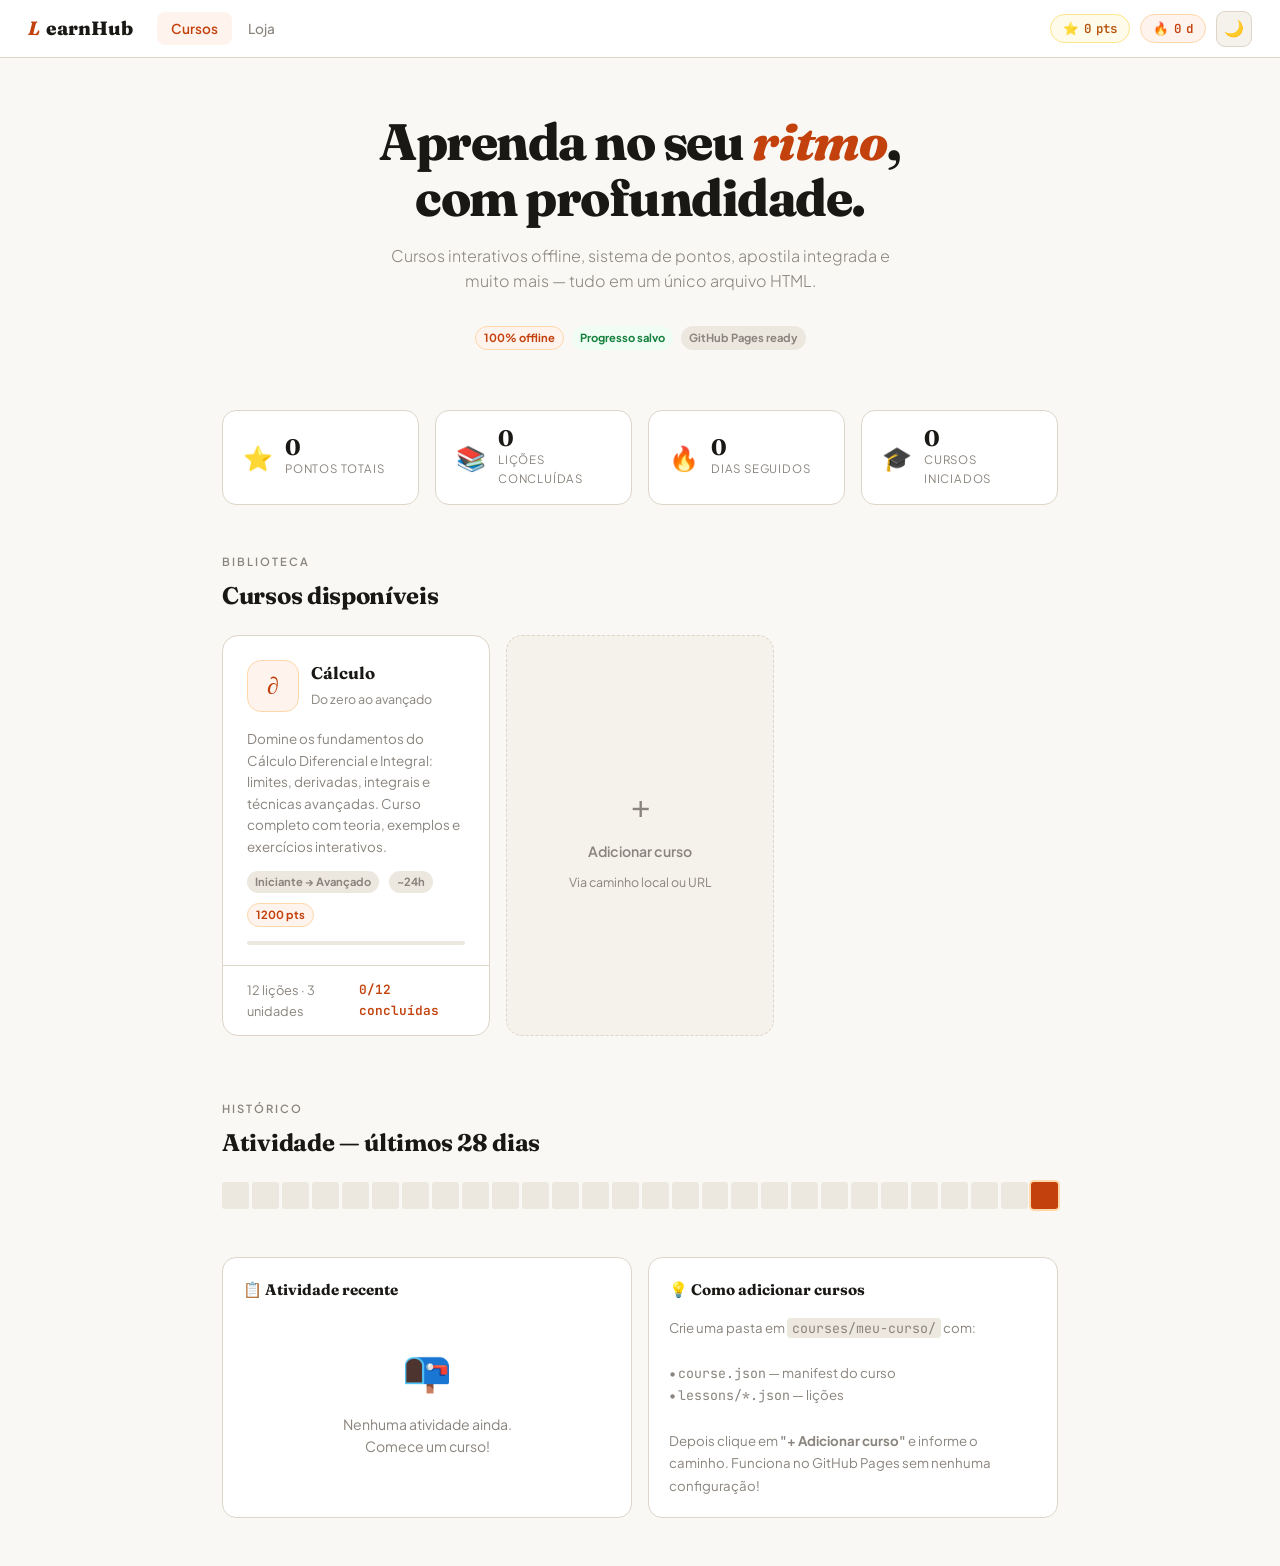
==== index.html @ 2440954c "Add files via upload" ====
<!DOCTYPE html>
<html lang="pt-BR">
<head>
<meta charset="UTF-8">
<meta name="viewport" content="width=device-width, initial-scale=1.0">
<title>LearnHub — Plataforma de Cursos</title>
<link rel="stylesheet" href="css/shared.css">
<style>
.hero {
  max-width: 900px; margin: 0 auto;
  padding: 56px 32px 40px;
  text-align: center;
}
.hero-title {
  font-family: 'Fraunces', serif;
  font-size: clamp(2rem, 5vw, 3.2rem);
  font-weight: 800; letter-spacing: -1.5px;
  line-height: 1.1; margin-bottom: 16px;
}
.hero-title .sym { color: var(--accent); font-style: italic; }
.hero-sub { color: var(--ink3); font-size: 1rem; max-width: 500px; margin: 0 auto 32px; font-weight: 300; }
.hero-pills { display: flex; gap: 8px; justify-content: center; flex-wrap: wrap; margin-bottom: 20px; }

/* STATS BAR */
.stats-bar {
  max-width: 900px; margin: 0 auto 48px;
  padding: 0 32px;
  display: flex; gap: 16px; flex-wrap: wrap;
}
.stat-card {
  background: var(--paper);
  border: 1px solid var(--line);
  border-radius: 14px;
  padding: 16px 20px;
  flex: 1; min-width: 130px;
  display: flex; align-items: center; gap: 12px;
}
.stat-icon { font-size: 1.5rem; }
.stat-val {
  font-family: 'Fraunces', serif;
  font-size: 1.4rem; font-weight: 700;
  color: var(--ink); line-height: 1;
}
.stat-lbl { font-size: 0.72rem; color: var(--ink3); text-transform: uppercase; letter-spacing: 0.8px; margin-top: 2px; }

/* COURSES SECTION */
.courses-section { max-width: 900px; margin: 0 auto 64px; padding: 0 32px; }
.courses-grid { display: grid; grid-template-columns: repeat(auto-fill, minmax(260px, 1fr)); gap: 16px; }

.course-card {
  background: var(--paper);
  border: 1px solid var(--line);
  border-radius: 16px;
  overflow: hidden;
  cursor: pointer;
  transition: all 0.18s;
  text-decoration: none;
  display: block;
  color: inherit;
}
.course-card:hover {
  border-color: var(--accent-border);
  box-shadow: var(--shadow-md);
  transform: translateY(-2px);
  text-decoration: none;
}
.course-card-header {
  padding: 24px 24px 16px;
  display: flex; align-items: flex-start; gap: 12px;
}
.course-emoji {
  width: 52px; height: 52px;
  border-radius: 14px;
  background: var(--accent-soft);
  border: 1px solid var(--accent-border);
  display: flex; align-items: center; justify-content: center;
  font-family: 'Fraunces', serif;
  font-size: 1.5rem; font-weight: 700;
  color: var(--accent); flex-shrink: 0;
}
.course-info { flex: 1; }
.course-title {
  font-family: 'Fraunces', serif;
  font-size: 1.05rem; font-weight: 700;
  margin-bottom: 3px;
}
.course-subtitle { font-size: 0.78rem; color: var(--ink3); }
.course-body { padding: 0 24px 20px; }
.course-desc { font-size: 0.84rem; color: var(--ink3); line-height: 1.6; margin-bottom: 14px; }
.course-meta { display: flex; gap: 10px; flex-wrap: wrap; margin-bottom: 14px; }
.course-prog-wrap { height: 4px; }
.course-footer {
  padding: 14px 24px;
  border-top: 1px solid var(--line);
  display: flex; align-items: center; justify-content: space-between;
  font-size: 0.8rem; color: var(--ink3);
}
.course-prog-text { font-family: 'JetBrains Mono', monospace; color: var(--accent); font-weight: 600; }

/* ADD COURSE CARD */
.course-card-add {
  background: var(--paper2);
  border: 1.5px dashed var(--line);
  border-radius: 16px;
  display: flex; flex-direction: column;
  align-items: center; justify-content: center;
  gap: 10px; cursor: pointer;
  padding: 40px 24px; text-align: center;
  transition: all 0.18s; min-height: 220px;
  color: var(--ink3);
}
.course-card-add:hover { border-color: var(--accent); color: var(--accent); background: var(--accent-soft); }
.course-card-add .add-icon { font-size: 2rem; }
.course-card-add .add-label { font-size: 0.88rem; font-weight: 600; }
.course-card-add .add-sub { font-size: 0.78rem; }

/* ACTIVITY */
.activity-section { max-width: 900px; margin: 0 auto 48px; padding: 0 32px; }
.streak-grid {
  display: grid; grid-template-columns: repeat(28, 1fr);
  gap: 3px; margin-top: 12px;
}
.streak-cell {
  aspect-ratio: 1; border-radius: 3px;
  background: var(--paper3);
  transition: background 0.2s;
  cursor: default;
  position: relative;
}
.streak-cell.done { background: var(--accent); opacity: 0.7; }
.streak-cell.today { background: var(--accent); opacity: 1; box-shadow: 0 0 0 2px var(--accent-border); }
.streak-cell[title]:hover::after {
  content: attr(title);
  position: absolute; bottom: 120%; left: 50%; transform: translateX(-50%);
  background: var(--ink); color: var(--bg); padding: 3px 7px; border-radius: 5px;
  font-size: 0.65rem; white-space: nowrap; pointer-events: none;
}

/* ADD COURSE MODAL */
.modal-body { display: flex; flex-direction: column; gap: 12px; margin-bottom: 20px; }
.form-label { font-size: 0.8rem; font-weight: 600; color: var(--ink2); margin-bottom: 5px; display: block; }
.form-input {
  width: 100%; padding: 10px 14px;
  background: var(--paper2); border: 1.5px solid var(--line);
  border-radius: 9px; font-size: 0.9rem; color: var(--ink);
  font-family: 'Plus Jakarta Sans', sans-serif;
  outline: none; transition: border-color 0.15s;
}
.form-input:focus { border-color: var(--accent); }
.form-hint { font-size: 0.75rem; color: var(--ink3); margin-top: 4px; line-height: 1.5; }
.form-group { display: flex; flex-direction: column; }

/* LEADERBOARD / POINTS PANEL */
.two-col { display: grid; grid-template-columns: 1fr 1fr; gap: 16px; max-width: 900px; margin: 0 auto 48px; padding: 0 32px; }
@media (max-width: 600px) { .two-col { grid-template-columns: 1fr; } .stats-bar { flex-direction: column; } }

.panel { background: var(--paper); border: 1px solid var(--line); border-radius: 14px; padding: 20px; }
.panel-title { font-family: 'Fraunces', serif; font-size: 0.95rem; font-weight: 700; margin-bottom: 14px; }

.recent-item {
  display: flex; align-items: center; gap: 10px;
  padding: 8px 0; border-bottom: 1px solid var(--line);
  font-size: 0.83rem;
}
.recent-item:last-child { border-bottom: none; }
.recent-icon { font-size: 1rem; }
.recent-label { flex: 1; color: var(--ink2); }
.recent-pts { font-family: 'JetBrains Mono', monospace; font-size: 0.78rem; color: var(--gold); }

@media (max-width: 700px) {
  .hero { padding: 40px 20px 28px; }
  .stats-bar, .courses-section, .activity-section, .two-col { padding: 0 20px; }
  .streak-grid { grid-template-columns: repeat(14, 1fr); }
}
</style>
</head>
<body>

<!-- NAVBAR -->
<nav class="navbar">
  <a class="navbar-brand" href="index.html"><span class="sym">L</span>earnHub</a>
  <div class="navbar-links hide-mobile">
    <a class="nav-link active" href="index.html">Cursos</a>
    <a class="nav-link" href="store.html">Loja</a>
  </div>
  <div class="navbar-right">
    <div class="pill pill-points">⭐ <span id="pts-display">0</span> pts</div>
    <div class="pill pill-streak hide-mobile">🔥 <span id="streak-display">0</span>d</div>
    <button class="theme-toggle" onclick="toggleDark()" title="Alternar tema" id="theme-btn">🌙</button>
  </div>
</nav>

<!-- HERO -->
<div class="hero anim-fade-up">
  <h1 class="hero-title">Aprenda no seu <span class="sym">ritmo</span>,<br>com profundidade.</h1>
  <p class="hero-sub">Cursos interativos offline, sistema de pontos, apostila integrada e muito mais — tudo em um único arquivo HTML.</p>
  <div class="hero-pills">
    <span class="badge badge-accent">100% offline</span>
    <span class="badge badge-green">Progresso salvo</span>
    <span class="badge badge-muted">GitHub Pages ready</span>
  </div>
</div>

<!-- STATS -->
<div class="stats-bar">
  <div class="stat-card">
    <div class="stat-icon">⭐</div>
    <div>
      <div class="stat-val" id="stat-pts">0</div>
      <div class="stat-lbl">Pontos totais</div>
    </div>
  </div>
  <div class="stat-card">
    <div class="stat-icon">📚</div>
    <div>
      <div class="stat-val" id="stat-lessons">0</div>
      <div class="stat-lbl">Lições concluídas</div>
    </div>
  </div>
  <div class="stat-card">
    <div class="stat-icon">🔥</div>
    <div>
      <div class="stat-val" id="stat-streak">0</div>
      <div class="stat-lbl">Dias seguidos</div>
    </div>
  </div>
  <div class="stat-card">
    <div class="stat-icon">🎓</div>
    <div>
      <div class="stat-val" id="stat-courses">0</div>
      <div class="stat-lbl">Cursos iniciados</div>
    </div>
  </div>
</div>

<!-- COURSES -->
<div class="courses-section">
  <div class="section-label">Biblioteca</div>
  <div class="section-title">Cursos disponíveis</div>
  <div class="courses-grid" id="courses-grid">
    <!-- injected by JS -->
  </div>
</div>

<!-- ACTIVITY -->
<div class="activity-section">
  <div class="section-label">Histórico</div>
  <div class="section-title">Atividade — últimos 28 dias</div>
  <div class="streak-grid" id="streak-grid"></div>
</div>

<!-- RECENT + TIPS -->
<div class="two-col">
  <div class="panel">
    <div class="panel-title">📋 Atividade recente</div>
    <div id="recent-list"></div>
  </div>
  <div class="panel">
    <div class="panel-title">💡 Como adicionar cursos</div>
    <div style="font-size:0.83rem;color:var(--ink3);line-height:1.7">
      Crie uma pasta em <code style="font-family:'JetBrains Mono',monospace;background:var(--paper3);padding:1px 5px;border-radius:4px">courses/meu-curso/</code> com:<br><br>
      • <code style="font-family:'JetBrains Mono',monospace">course.json</code> — manifest do curso<br>
      • <code style="font-family:'JetBrains Mono',monospace">lessons/*.json</code> — lições<br><br>
      Depois clique em <strong>"+ Adicionar curso"</strong> e informe o caminho. Funciona no GitHub Pages sem nenhuma configuração!
    </div>
  </div>
</div>

<!-- ADD COURSE MODAL -->
<div class="modal-overlay" id="add-modal">
  <div class="modal">
    <h3>Adicionar curso</h3>
    <p>Informe o caminho para o <code style="font-family:'JetBrains Mono',monospace">course.json</code> do seu curso. Pode ser um caminho local (relativo a esta pasta) ou uma URL.</p>
    <div class="modal-body">
      <div class="form-group">
        <label class="form-label">Caminho do course.json</label>
        <input class="form-input" id="course-path" type="text" placeholder="courses/meu-curso/course.json" />
        <div class="form-hint">Exemplos:<br>
          • <code>courses/algebra/course.json</code> (na mesma pasta)<br>
          • <code>https://usuario.github.io/repo/courses/fisica/course.json</code>
        </div>
      </div>
    </div>
    <div id="add-error" style="display:none;color:var(--red);font-size:0.82rem;margin-bottom:12px"></div>
    <div class="modal-btns">
      <button class="btn btn-ghost btn-sm" onclick="closeAddModal()">Cancelar</button>
      <button class="btn btn-primary btn-sm" onclick="loadExternalCourse()">Carregar curso</button>
    </div>
  </div>
</div>

<!-- TOAST -->
<div class="toast" id="toast"><span id="toast-icon"></span><span id="toast-text"></span></div>

<script src="js/state.js"></script>
<script src="js/themes.js"></script>
<script>
// ─── BUILT-IN COURSES (paths) ───
const BUILTIN_COURSES = ['courses/calculus/course.json'];

// ─── INIT ───
initTheme();
updateThemeBtn();
renderAll();

function updateThemeBtn() {
  document.getElementById('theme-btn').textContent = APP_STATE.theme === 'dark' ? '☀️' : '🌙';
}

function renderAll() {
  document.getElementById('pts-display').textContent = APP_STATE.points;
  document.getElementById('stat-pts').textContent = APP_STATE.points;
  document.getElementById('stat-streak').textContent = APP_STATE.streak;
  document.getElementById('streak-display').textContent = APP_STATE.streak;

  let totalLessons = 0;
  let coursesStarted = 0;
  Object.values(APP_STATE.courses).forEach(c => {
    const done = Object.keys(c.completedLessons || {}).length;
    totalLessons += done;
    if (done > 0) coursesStarted++;
  });
  document.getElementById('stat-lessons').textContent = totalLessons;
  document.getElementById('stat-courses').textContent = coursesStarted;

  buildStreakGrid();
  loadAllCourses();
  buildRecentActivity();
}

// ─── STREAK ───
function buildStreakGrid() {
  const grid = document.getElementById('streak-grid');
  grid.innerHTML = '';
  const today = new Date().toISOString().slice(0,10);
  for (let i = 27; i >= 0; i--) {
    const d = new Date();
    d.setDate(d.getDate() - i);
    const ds = d.toISOString().slice(0,10);
    const cell = document.createElement('div');
    cell.className = 'streak-cell';
    cell.title = ds;
    if (ds === today) cell.classList.add('today');
    else if (APP_STATE.activityLog?.includes(ds)) cell.classList.add('done');
    grid.appendChild(cell);
  }
}

// ─── LOAD COURSES ───
async function loadAllCourses() {
  const paths = [...BUILTIN_COURSES, ...(APP_STATE.customCourses || [])];
  const grid = document.getElementById('courses-grid');
  grid.innerHTML = '<div style="color:var(--ink3);font-size:0.85rem;padding:8px 0">Carregando cursos...</div>';

  const courses = [];
  for (const path of paths) {
    try {
      const resp = await fetch(path);
      if (!resp.ok) continue;
      const data = await resp.json();
      data._path = path;
      data._dir = path.substring(0, path.lastIndexOf('/') + 1);
      courses.push(data);
    } catch(e) { console.warn('Could not load', path, e); }
  }

  grid.innerHTML = '';
  courses.forEach(c => grid.appendChild(buildCourseCard(c)));

  // Add course button
  const addCard = document.createElement('div');
  addCard.className = 'course-card-add';
  addCard.innerHTML = `<div class="add-icon">+</div><div class="add-label">Adicionar curso</div><div class="add-sub">Via caminho local ou URL</div>`;
  addCard.onclick = () => document.getElementById('add-modal').classList.add('open');
  grid.appendChild(addCard);
}

function buildCourseCard(course) {
  const cs = getCourseState(course.id);
  const totalLessons = course.units.reduce((a, u) => a + u.lessons.length, 0);
  const doneLessons = Object.keys(cs.completedLessons || {}).length;
  const pct = totalLessons > 0 ? Math.round((doneLessons / totalLessons) * 100) : 0;

  const card = document.createElement('a');
  card.className = 'course-card';
  card.href = `course.html?course=${encodeURIComponent(course._dir)}`;
  card.innerHTML = `
    <div class="course-card-header">
      <div class="course-emoji">${course.emoji || '📖'}</div>
      <div class="course-info">
        <div class="course-title">${course.title}</div>
        <div class="course-subtitle">${course.subtitle || ''}</div>
      </div>
    </div>
    <div class="course-body">
      <div class="course-desc">${course.description}</div>
      <div class="course-meta">
        <span class="badge badge-muted">${course.level || 'Todos os níveis'}</span>
        <span class="badge badge-muted">~${course.estimatedHours}h</span>
        <span class="badge badge-accent">${course.pointsTotal} pts</span>
      </div>
      <div class="progress-wrap course-prog-wrap">
        <div class="progress-fill ${pct === 100 ? 'green' : ''}" style="width:${pct}%"></div>
      </div>
    </div>
    <div class="course-footer">
      <span>${totalLessons} lições · ${course.units.length} unidades</span>
      <span class="course-prog-text">${doneLessons}/${totalLessons} concluídas</span>
    </div>
  `;
  return card;
}

// ─── RECENT ACTIVITY ───
function buildRecentActivity() {
  const list = document.getElementById('recent-list');
  const recent = [];
  Object.values(APP_STATE.courses).forEach(cs => {
    Object.entries(cs.completedLessons || {}).forEach(([lid, data]) => {
      recent.push({ lid, ...data });
    });
  });
  recent.sort((a,b) => new Date(b.date) - new Date(a.date));

  if (recent.length === 0) {
    list.innerHTML = '<div class="empty-state" style="padding:20px 0"><div class="icon">📭</div><p>Nenhuma atividade ainda.<br>Comece um curso!</p></div>';
    return;
  }

  list.innerHTML = recent.slice(0, 5).map(r => `
    <div class="recent-item">
      <div class="recent-icon">✅</div>
      <div class="recent-label">${r.lid}</div>
      <div class="recent-pts">+${r.points || 0} pts</div>
    </div>
  `).join('');
}

// ─── ADD COURSE ───
async function loadExternalCourse() {
  const path = document.getElementById('course-path').value.trim();
  const errEl = document.getElementById('add-error');
  errEl.style.display = 'none';

  if (!path) { errEl.textContent = 'Informe um caminho.'; errEl.style.display = 'block'; return; }

  try {
    const resp = await fetch(path);
    if (!resp.ok) throw new Error('HTTP ' + resp.status);
    const data = await resp.json();
    if (!data.id || !data.title) throw new Error('Arquivo inválido — faltam campos obrigatórios.');

    if (!APP_STATE.customCourses) APP_STATE.customCourses = [];
    if (!APP_STATE.customCourses.includes(path)) APP_STATE.customCourses.push(path);
    saveState();
    closeAddModal();
    showToast('✅', `Curso "${data.title}" adicionado!`);
    loadAllCourses();
  } catch(e) {
    errEl.textContent = 'Erro ao carregar: ' + e.message;
    errEl.style.display = 'block';
  }
}

function closeAddModal() {
  document.getElementById('add-modal').classList.remove('open');
  document.getElementById('course-path').value = '';
  document.getElementById('add-error').style.display = 'none';
}

// ─── TOAST ───
let toastTimer;
function showToast(icon, text) {
  document.getElementById('toast-icon').textContent = icon + ' ';
  document.getElementById('toast-text').textContent = text;
  const t = document.getElementById('toast');
  t.classList.add('show');
  clearTimeout(toastTimer);
  toastTimer = setTimeout(() => t.classList.remove('show'), 2500);
}

// ─── THEME ───
const _origToggle = window.toggleDark;
window.toggleDark = function() {
  _origToggle();
  updateThemeBtn();
};

// Listen for theme changes from other pages
window.addEventListener('storage', e => {
  if (e.key === 'lh_theme_signal') {
    try {
      const { mode, colorKey } = JSON.parse(e.newValue);
      applyTheme(mode, colorKey);
      updateThemeBtn();
    } catch(_) {}
  }
});
</script>
</body>
</html>
---- css/shared.css ----
/* ═══════════════════════════════════════════
   LearnHub · Shared Styles
   ═══════════════════════════════════════════ */

@import url('https://fonts.googleapis.com/css2?family=Fraunces:ital,opsz,wght@0,9..144,300;0,9..144,500;0,9..144,700;0,9..144,800;1,9..144,400&family=JetBrains+Mono:wght@400;500;600&family=Plus+Jakarta+Sans:wght@300;400;500;600;700&display=swap');

*, *::before, *::after { box-sizing: border-box; margin: 0; padding: 0; }

:root {
  /* Defaults — overridden by themes.js */
  --bg: #faf8f4;
  --paper: #ffffff;
  --paper2: #f5f1eb;
  --paper3: #ede8df;
  --line: #ddd5c8;
  --ink: #1a1814;
  --ink2: #4a4540;
  --ink3: #8a847e;
  --accent: #c2410c;
  --accent-soft: #fff3ee;
  --accent-border: #fed7aa;
  --accent2: #0369a1;
  --accent2-soft: #f0f9ff;
  --green: #15803d;
  --green-soft: #f0fdf4;
  --green-border: #bbf7d0;
  --red: #dc2626;
  --red-soft: #fef2f2;
  --gold: #b45309;
  --gold-soft: #fffbeb;
  --radius: 12px;
  --shadow: 0 1px 8px rgba(0,0,0,.07);
  --shadow-md: 0 4px 16px rgba(0,0,0,.1);
  --shadow-lg: 0 8px 32px rgba(0,0,0,.13);
  --transition: 0.18s ease;
}

html { scroll-behavior: smooth; }

body {
  font-family: 'Plus Jakarta Sans', sans-serif;
  background: var(--bg);
  color: var(--ink);
  min-height: 100vh;
  transition: background var(--transition), color var(--transition);
  line-height: 1.6;
  -webkit-font-smoothing: antialiased;
}

::-webkit-scrollbar { width: 5px; height: 5px; }
::-webkit-scrollbar-track { background: transparent; }
::-webkit-scrollbar-thumb { background: var(--line); border-radius: 3px; }

a { color: var(--accent); text-decoration: none; }
a:hover { text-decoration: underline; }

/* ── TYPOGRAPHY ── */
.font-display { font-family: 'Fraunces', serif; }
.font-mono { font-family: 'JetBrains Mono', monospace; }

/* ── BUTTONS ── */
.btn {
  display: inline-flex; align-items: center; justify-content: center; gap: 6px;
  padding: 10px 22px;
  border-radius: 10px;
  font-family: 'Plus Jakarta Sans', sans-serif;
  font-size: 0.88rem; font-weight: 600;
  border: none; cursor: pointer;
  transition: all var(--transition);
  white-space: nowrap;
  text-decoration: none;
}
.btn:hover { text-decoration: none; }
.btn-primary { background: var(--ink); color: var(--bg); }
.btn-primary:hover { opacity: .85; }
.btn-accent { background: var(--accent); color: #fff; }
.btn-accent:hover { opacity: .88; }
.btn-ghost { background: transparent; color: var(--ink2); border: 1.5px solid var(--line); }
.btn-ghost:hover { border-color: var(--ink3); color: var(--ink); }
.btn-sm { padding: 7px 16px; font-size: 0.8rem; border-radius: 8px; }
.btn-lg { padding: 13px 30px; font-size: 0.95rem; border-radius: 12px; }
.btn-icon { padding: 8px; border-radius: 8px; }
.btn-danger { background: var(--red); color: #fff; }

/* ── CARDS ── */
.card {
  background: var(--paper);
  border: 1px solid var(--line);
  border-radius: var(--radius);
  transition: background var(--transition), border-color var(--transition);
}
.card-hover:hover { border-color: var(--accent-border); box-shadow: var(--shadow-md); transform: translateY(-1px); }

/* ── NAV BAR ── */
.navbar {
  position: sticky; top: 0; z-index: 100;
  background: var(--paper);
  border-bottom: 1px solid var(--line);
  display: flex; align-items: center; gap: 16px;
  padding: 0 28px;
  height: 58px;
  transition: background var(--transition);
}
.navbar-brand {
  font-family: 'Fraunces', serif;
  font-size: 1.2rem; font-weight: 800;
  color: var(--ink);
  display: flex; align-items: baseline; gap: 4px;
  text-decoration: none;
}
.navbar-brand .sym { color: var(--accent); font-style: italic; margin-right: 2px; }
.navbar-brand:hover { text-decoration: none; }
.navbar-links { display: flex; align-items: center; gap: 2px; margin-left: 8px; }
.nav-link {
  padding: 6px 14px;
  border-radius: 8px;
  font-size: 0.85rem; font-weight: 500;
  color: var(--ink3);
  transition: all var(--transition);
  cursor: pointer;
  text-decoration: none;
}
.nav-link:hover { background: var(--paper2); color: var(--ink2); text-decoration: none; }
.nav-link.active { background: var(--accent-soft); color: var(--accent); font-weight: 600; }
.navbar-right { margin-left: auto; display: flex; align-items: center; gap: 10px; }

/* ── PILLS ── */
.pill {
  display: inline-flex; align-items: center; gap: 5px;
  padding: 4px 12px; border-radius: 100px;
  font-size: 0.78rem; font-weight: 600;
  font-family: 'JetBrains Mono', monospace;
}
.pill-points { background: var(--gold-soft); color: var(--gold); border: 1px solid #fde68a; }
.pill-streak { background: var(--accent-soft); color: var(--accent); border: 1px solid var(--accent-border); }
.pill-green { background: var(--green-soft); color: var(--green); border: 1px solid var(--green-border); }

/* ── BADGE ── */
.badge {
  display: inline-flex; align-items: center; justify-content: center;
  padding: 2px 8px; border-radius: 100px;
  font-size: 0.7rem; font-weight: 700;
}
.badge-accent { background: var(--accent-soft); color: var(--accent); border: 1px solid var(--accent-border); }
.badge-green { background: var(--green-soft); color: var(--green); }
.badge-muted { background: var(--paper3); color: var(--ink3); }

/* ── PROGRESS BAR ── */
.progress-wrap { background: var(--paper3); border-radius: 100px; overflow: hidden; }
.progress-fill {
  height: 100%; border-radius: 100px;
  background: var(--accent);
  transition: width 0.5s cubic-bezier(.4,0,.2,1);
}
.progress-fill.green { background: var(--green); }

/* ── TOAST ── */
.toast {
  position: fixed; bottom: 24px; right: 24px;
  background: var(--ink); color: var(--bg);
  padding: 11px 18px; border-radius: 12px;
  font-size: 0.85rem; display: flex; align-items: center; gap: 10px;
  box-shadow: var(--shadow-lg);
  transform: translateY(80px); opacity: 0;
  transition: all 0.3s cubic-bezier(.34,1.56,.64,1);
  z-index: 9999; pointer-events: none; max-width: 280px;
}
.toast.show { transform: translateY(0); opacity: 1; }

/* ── MODAL ── */
.modal-overlay {
  position: fixed; inset: 0;
  background: rgba(0,0,0,.45);
  z-index: 500;
  display: none; align-items: center; justify-content: center;
  backdrop-filter: blur(2px);
}
.modal-overlay.open { display: flex; }
.modal {
  background: var(--paper);
  border: 1px solid var(--line);
  border-radius: 18px;
  padding: 32px;
  max-width: 420px; width: 92%;
  box-shadow: var(--shadow-lg);
  animation: fadeUp 0.25s ease;
}
.modal h3 {
  font-family: 'Fraunces', serif;
  font-size: 1.25rem; font-weight: 700;
  margin-bottom: 8px;
}
.modal p { font-size: 0.88rem; color: var(--ink3); margin-bottom: 20px; line-height: 1.6; }
.modal-btns { display: flex; gap: 8px; justify-content: flex-end; }

/* ── THEME TOGGLE ── */
.theme-toggle {
  width: 36px; height: 36px;
  border-radius: 9px;
  background: var(--paper2);
  border: 1px solid var(--line);
  display: flex; align-items: center; justify-content: center;
  cursor: pointer; font-size: 1rem;
  transition: all var(--transition);
  flex-shrink: 0;
}
.theme-toggle:hover { background: var(--paper3); }

/* ── ANIMATIONS ── */
@keyframes fadeUp {
  from { opacity: 0; transform: translateY(14px); }
  to { opacity: 1; transform: translateY(0); }
}
@keyframes fadeIn {
  from { opacity: 0; } to { opacity: 1; }
}
@keyframes scaleIn {
  from { opacity: 0; transform: scale(0.9); }
  to { opacity: 1; transform: scale(1); }
}
@keyframes trophy {
  from { transform: scale(0) rotate(-15deg); opacity: 0; }
  to { transform: scale(1) rotate(0); opacity: 1; }
}

.anim-fade-up { animation: fadeUp 0.3s ease both; }
.anim-scale-in { animation: scaleIn 0.3s ease both; }

/* ── SECTION TITLES ── */
.section-label {
  font-size: 0.7rem; text-transform: uppercase;
  letter-spacing: 2px; color: var(--ink3); font-weight: 600;
  margin-bottom: 6px;
}
.section-title {
  font-family: 'Fraunces', serif;
  font-size: 1.5rem; font-weight: 700;
  letter-spacing: -0.3px;
  margin-bottom: 20px;
}

/* ── FORMULA BOX ── */
.formula-box {
  background: var(--ink);
  color: #e8dfd0;
  border-radius: 12px;
  padding: 18px 22px;
  font-family: 'JetBrains Mono', monospace;
  font-size: 0.9rem; line-height: 1.7;
  white-space: pre-wrap;
  margin: 14px 0;
  overflow-x: auto;
}

/* ── CALLOUTS ── */
.callout {
  display: flex; gap: 12px;
  border-left: 3px solid var(--accent2);
  border-radius: 0 10px 10px 0;
  background: var(--accent2-soft);
  padding: 13px 16px; margin: 14px 0;
}
.callout.warn { border-left-color: var(--gold); background: var(--gold-soft); }
.callout.tip { border-left-color: var(--green); background: var(--green-soft); }
.callout.danger { border-left-color: var(--red); background: var(--red-soft); }
.callout-icon { font-size: 0.95rem; flex-shrink: 0; margin-top: 1px; }
.callout-text { font-size: 0.85rem; line-height: 1.6; color: var(--ink2); }

/* ── EXAMPLE BOX ── */
.example-box {
  border: 1px solid var(--line);
  border-radius: 12px; overflow: hidden; margin: 14px 0;
}
.example-header {
  background: var(--paper3);
  padding: 7px 14px;
  font-size: 0.72rem; font-weight: 600;
  text-transform: uppercase; letter-spacing: 1px; color: var(--ink3);
}
.example-body {
  padding: 14px 16px;
  font-family: 'JetBrains Mono', monospace;
  font-size: 0.82rem; line-height: 1.7; color: var(--ink2);
  white-space: pre-wrap;
}

/* ── EMPTY STATE ── */
.empty-state {
  text-align: center; padding: 60px 20px; color: var(--ink3);
}
.empty-state .icon { font-size: 2.5rem; margin-bottom: 12px; display: block; }
.empty-state p { font-size: 0.88rem; }

/* ── RESPONSIVE ── */
@media (max-width: 700px) {
  .navbar { padding: 0 16px; }
  .hide-mobile { display: none !important; }
}
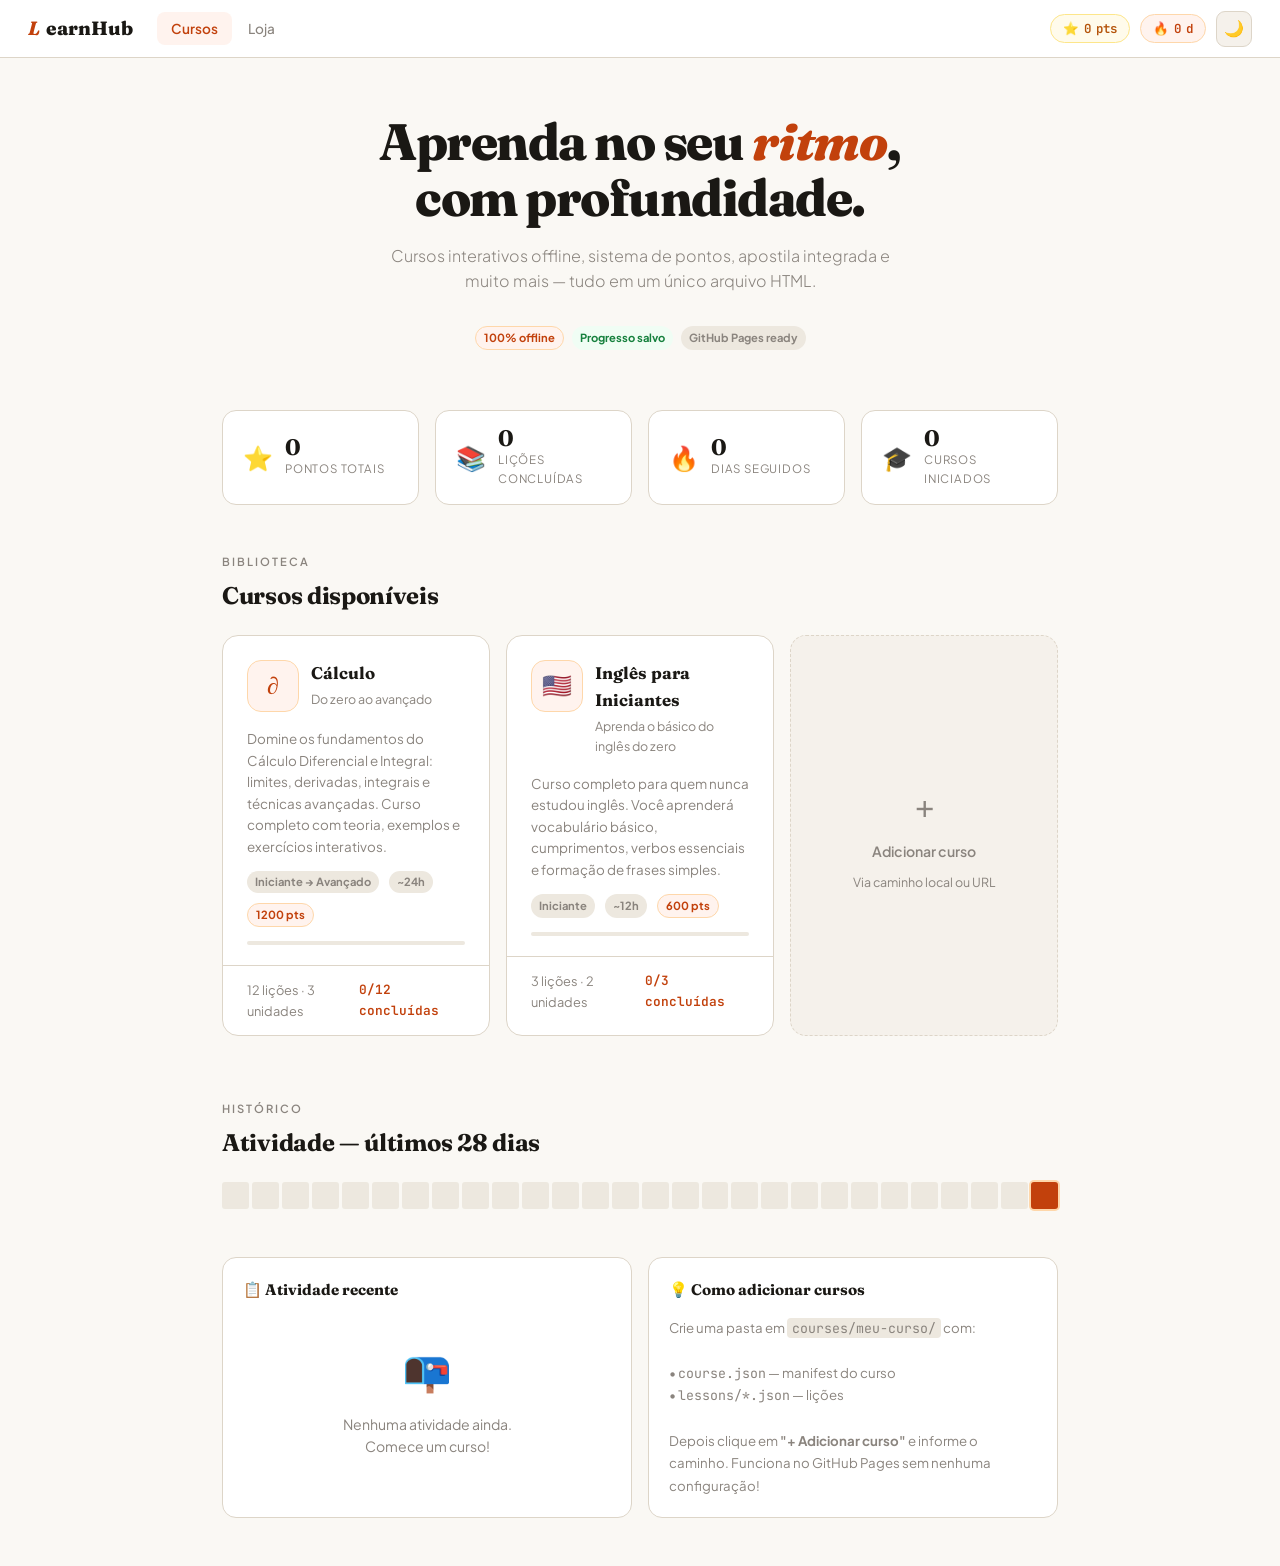
==== commit c05545b1: "Add curso de inglês básico" ====
--- a/index.html
+++ b/index.html
@@ -167,10 +167,35 @@
 .recent-label { flex: 1; color: var(--ink2); }
 .recent-pts { font-family: 'JetBrains Mono', monospace; font-size: 0.78rem; color: var(--gold); }
 
+/* Mobile bottom nav */
+.mobile-bottom-nav {
+  display: none;
+  position: fixed; bottom: 0; left: 0; right: 0; z-index: 100;
+  background: var(--paper);
+  border-top: 1px solid var(--line);
+  padding: 8px 0 max(8px, env(safe-area-inset-bottom));
+  justify-content: space-around;
+}
+.mobile-nav-item {
+  display: flex; flex-direction: column; align-items: center; gap: 3px;
+  padding: 4px 16px; border-radius: 10px; cursor: pointer;
+  font-size: 0.65rem; font-weight: 600; color: var(--ink3);
+  text-decoration: none; transition: color 0.15s;
+}
+.mobile-nav-item .nav-ico { font-size: 1.25rem; }
+.mobile-nav-item.active { color: var(--accent); }
+.mobile-nav-item:hover { color: var(--ink2); text-decoration: none; }
+
 @media (max-width: 700px) {
   .hero { padding: 40px 20px 28px; }
-  .stats-bar, .courses-section, .activity-section, .two-col { padding: 0 20px; }
+  .stats-bar, .courses-section, .activity-section, .two-col { padding: 0 16px; }
   .streak-grid { grid-template-columns: repeat(14, 1fr); }
+  body { padding-bottom: 72px; } /* room for bottom nav */
+  .mobile-bottom-nav { display: flex; }
+  .courses-grid { grid-template-columns: 1fr; }
+  .hero-title { font-size: 1.8rem; }
+  .stats-bar { gap: 10px; }
+  .stat-card { padding: 14px 16px; }
 }
 </style>
 </head>
@@ -188,6 +213,16 @@
     <div class="pill pill-streak hide-mobile">🔥 <span id="streak-display">0</span>d</div>
     <button class="theme-toggle" onclick="toggleDark()" title="Alternar tema" id="theme-btn">🌙</button>
   </div>
+</nav>
+
+<!-- MOBILE BOTTOM NAV -->
+<nav class="mobile-bottom-nav">
+  <a class="mobile-nav-item active" href="index.html">
+    <span class="nav-ico">📚</span>Cursos
+  </a>
+  <a class="mobile-nav-item" href="store.html">
+    <span class="nav-ico">🎨</span>Loja
+  </a>
 </nav>
 
 <!-- HERO -->
@@ -296,7 +331,10 @@
 <script src="js/themes.js"></script>
 <script>
 // ─── BUILT-IN COURSES (paths) ───
-const BUILTIN_COURSES = ['courses/calculus/course.json'];
+const BUILTIN_COURSES = [
+  'courses/calculus/course.json',
+  'courses/ingles-iniciante/course.json',
+];
 
 // ─── INIT ───
 initTheme();
--- a/css/shared.css
+++ b/css/shared.css
@@ -240,8 +240,9 @@
 }
 
 /* ── FORMULA BOX ── */
+/* Fixed dark background regardless of theme mode so text is always legible */
 .formula-box {
-  background: var(--ink);
+  background: #1e1c19;
   color: #e8dfd0;
   border-radius: 12px;
   padding: 18px 22px;
@@ -250,6 +251,7 @@
   white-space: pre-wrap;
   margin: 14px 0;
   overflow-x: auto;
+  border: 1px solid rgba(255,255,255,0.07);
 }
 
 /* ── CALLOUTS ── */
@@ -296,3 +298,34 @@
   .navbar { padding: 0 16px; }
   .hide-mobile { display: none !important; }
 }
+
+/* ── MOBILE SIDEBAR DRAWER ── */
+.menu-btn {
+  display: none;
+  width: 36px; height: 36px;
+  border-radius: 9px;
+  background: var(--paper2);
+  border: 1px solid var(--line);
+  align-items: center; justify-content: center;
+  cursor: pointer; font-size: 1.1rem;
+  transition: background var(--transition);
+  flex-shrink: 0;
+}
+.menu-btn:hover { background: var(--paper3); }
+
+.drawer-overlay {
+  display: none;
+  position: fixed; inset: 0; z-index: 200;
+  background: rgba(0,0,0,0.5);
+  backdrop-filter: blur(2px);
+  opacity: 0;
+  transition: opacity 0.25s ease;
+}
+.drawer-overlay.open {
+  display: block;
+  opacity: 1;
+}
+
+@media (max-width: 860px) {
+  .menu-btn { display: flex; }
+}
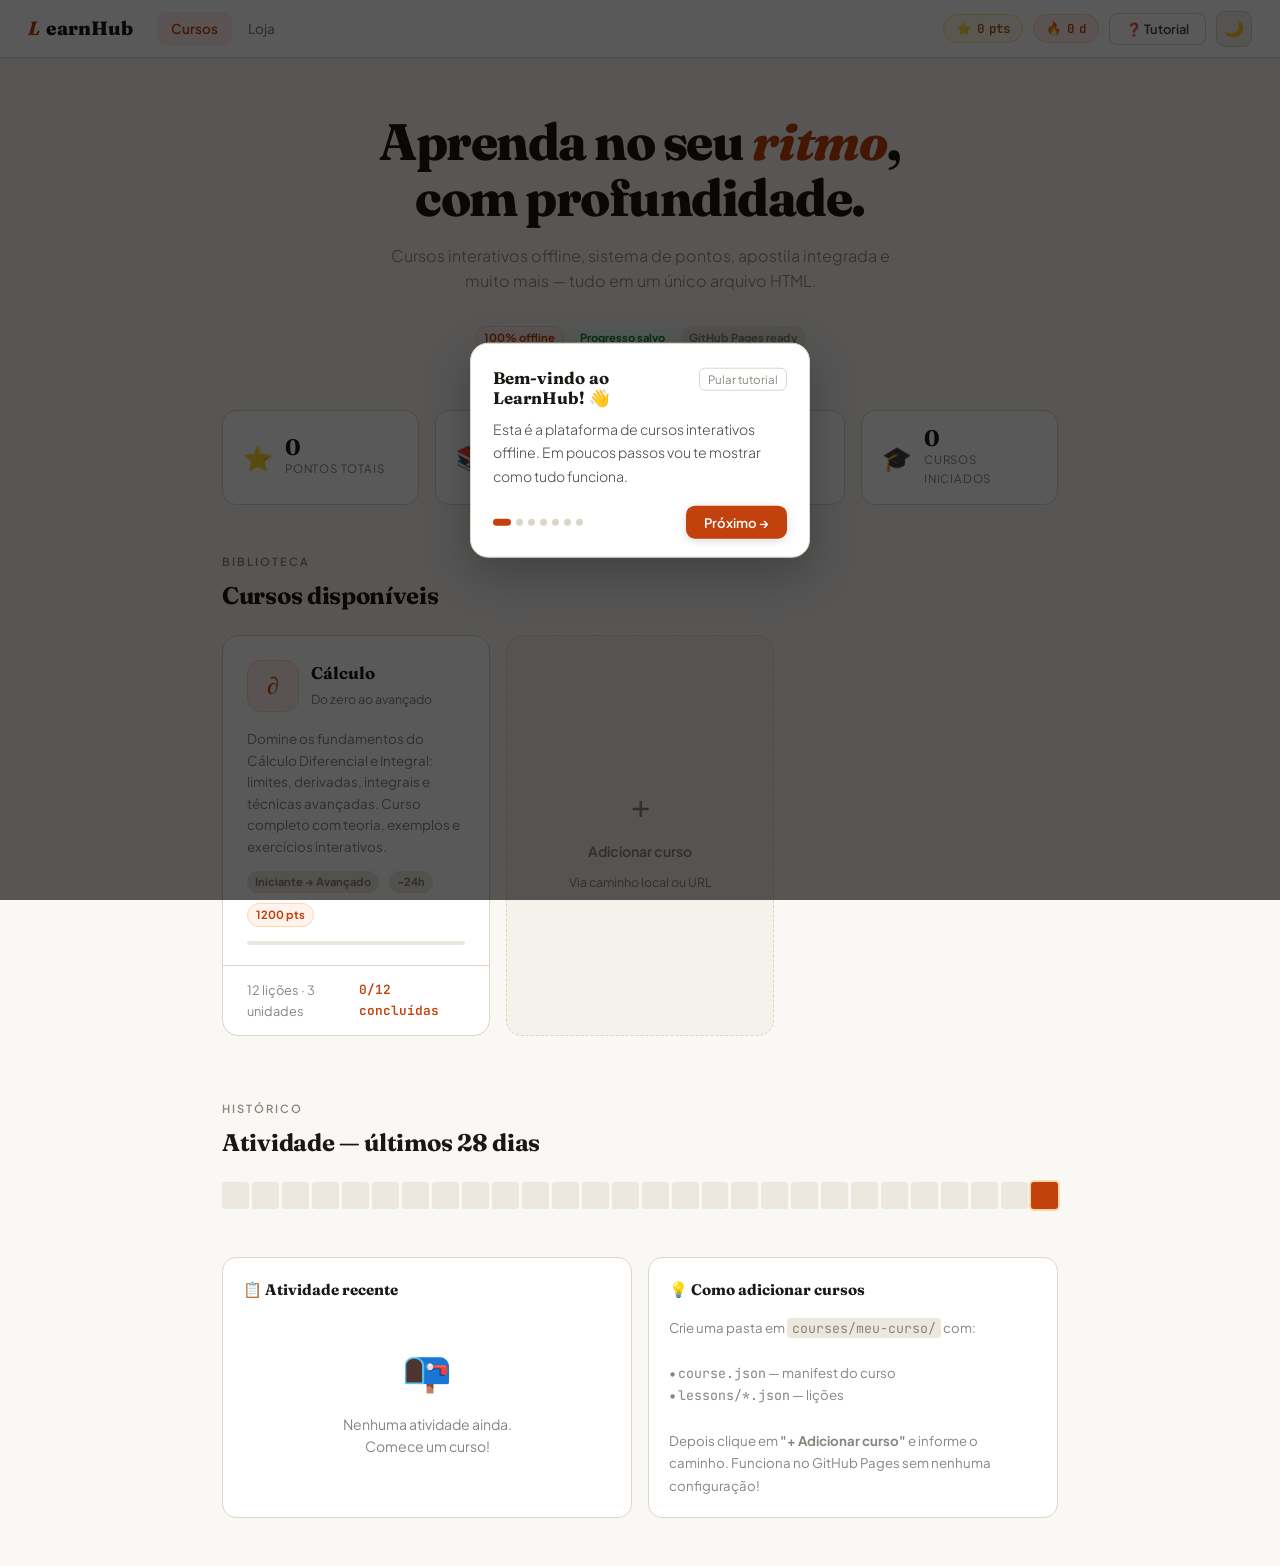
==== commit 6718b25e: "Add Tutorial + embed e imagens" ====
--- a/index.html
+++ b/index.html
@@ -211,6 +211,7 @@
   <div class="navbar-right">
     <div class="pill pill-points">⭐ <span id="pts-display">0</span> pts</div>
     <div class="pill pill-streak hide-mobile">🔥 <span id="streak-display">0</span>d</div>
+    <button class="btn btn-ghost btn-sm hide-mobile" onclick="window.__lhTutorial?.init(true)" title="Ver tutorial" style="font-size:0.8rem">❓ Tutorial</button>
     <button class="theme-toggle" onclick="toggleDark()" title="Alternar tema" id="theme-btn">🌙</button>
   </div>
 </nav>
@@ -331,10 +332,7 @@
 <script src="js/themes.js"></script>
 <script>
 // ─── BUILT-IN COURSES (paths) ───
-const BUILTIN_COURSES = [
-  'courses/calculus/course.json',
-  'courses/ingles-iniciante/course.json',
-];
+const BUILTIN_COURSES = ['courses/calculus/course.json'];
 
 // ─── INIT ───
 initTheme();
@@ -535,5 +533,6 @@
   }
 });
 </script>
+<script src="js/tutorial.js"></script>
 </body>
 </html>
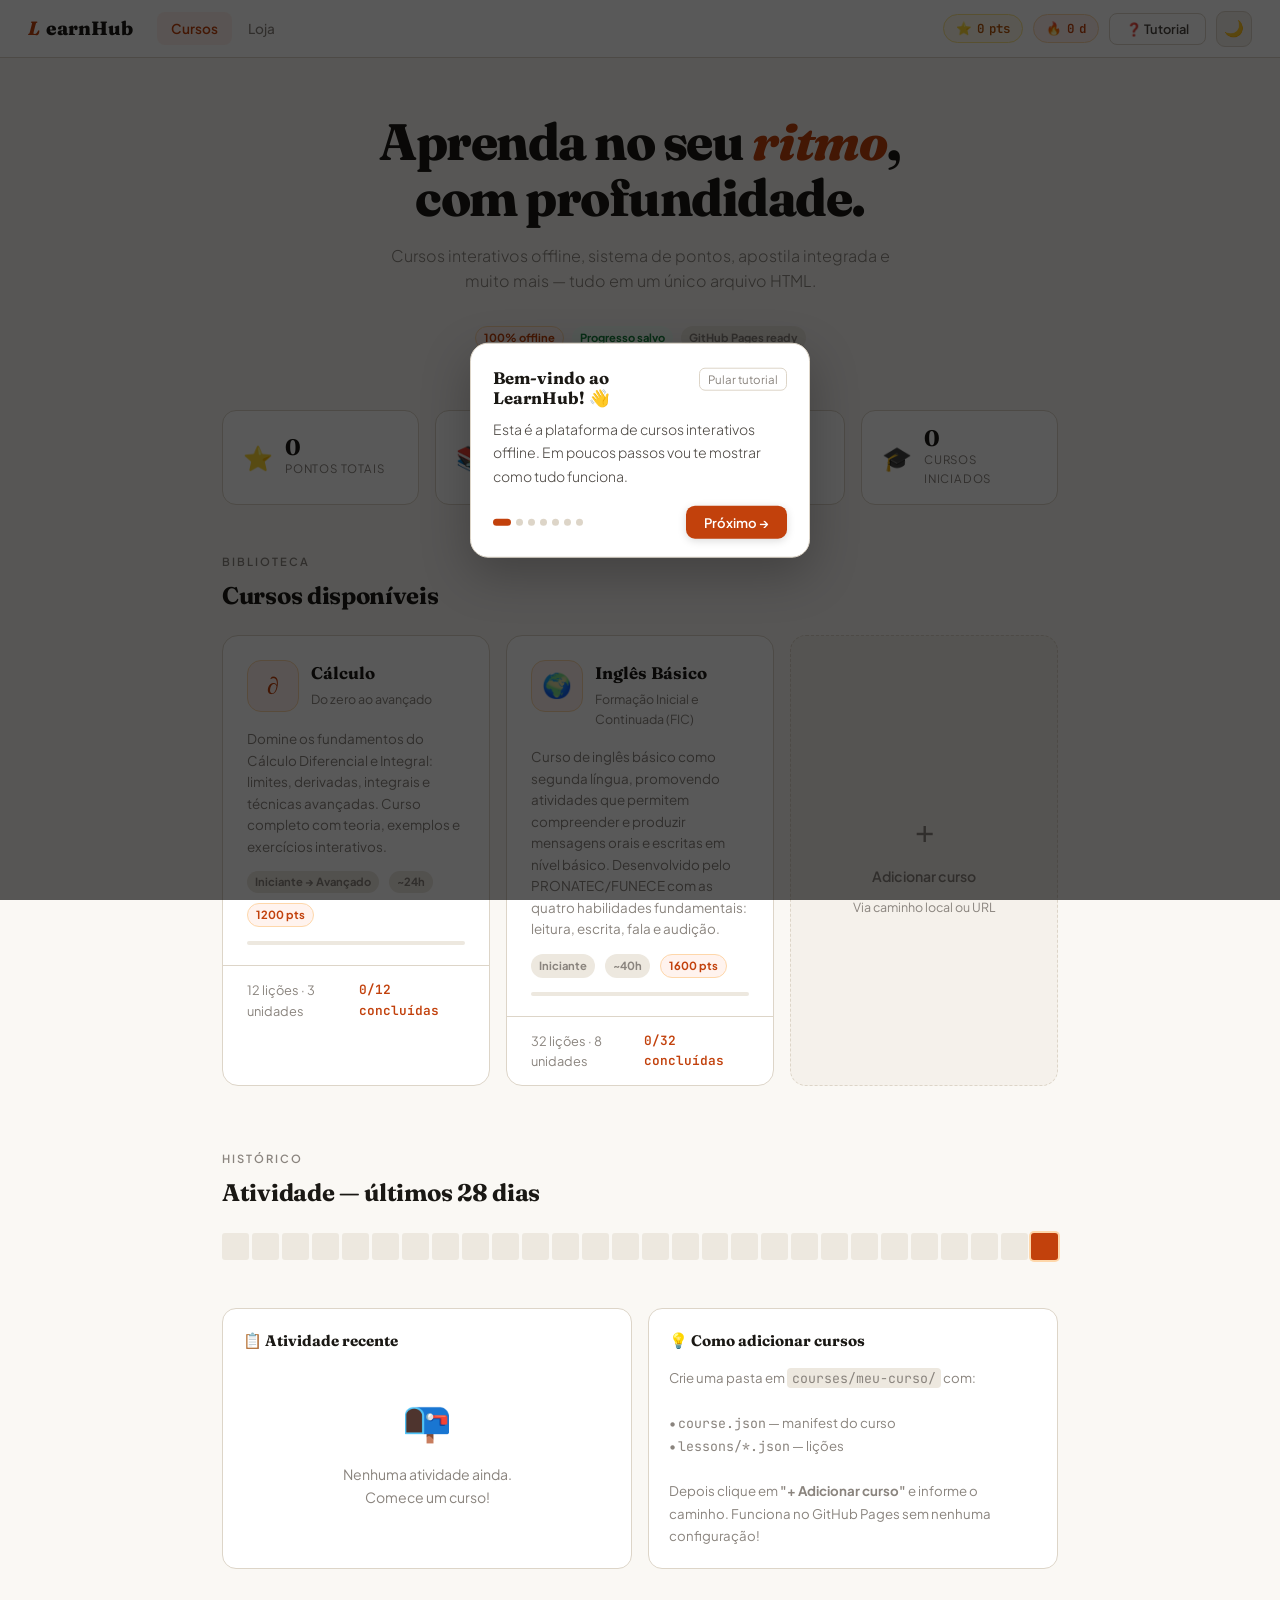
==== commit f7c3078c: "Update index.html" ====
--- a/index.html
+++ b/index.html
@@ -332,7 +332,7 @@
 <script src="js/themes.js"></script>
 <script>
 // ─── BUILT-IN COURSES (paths) ───
-const BUILTIN_COURSES = ['courses/calculus/course.json'];
+const BUILTIN_COURSES = ['courses/calculus/course.json','courses/ingles-basico/course.json'];
 
 // ─── INIT ───
 initTheme();
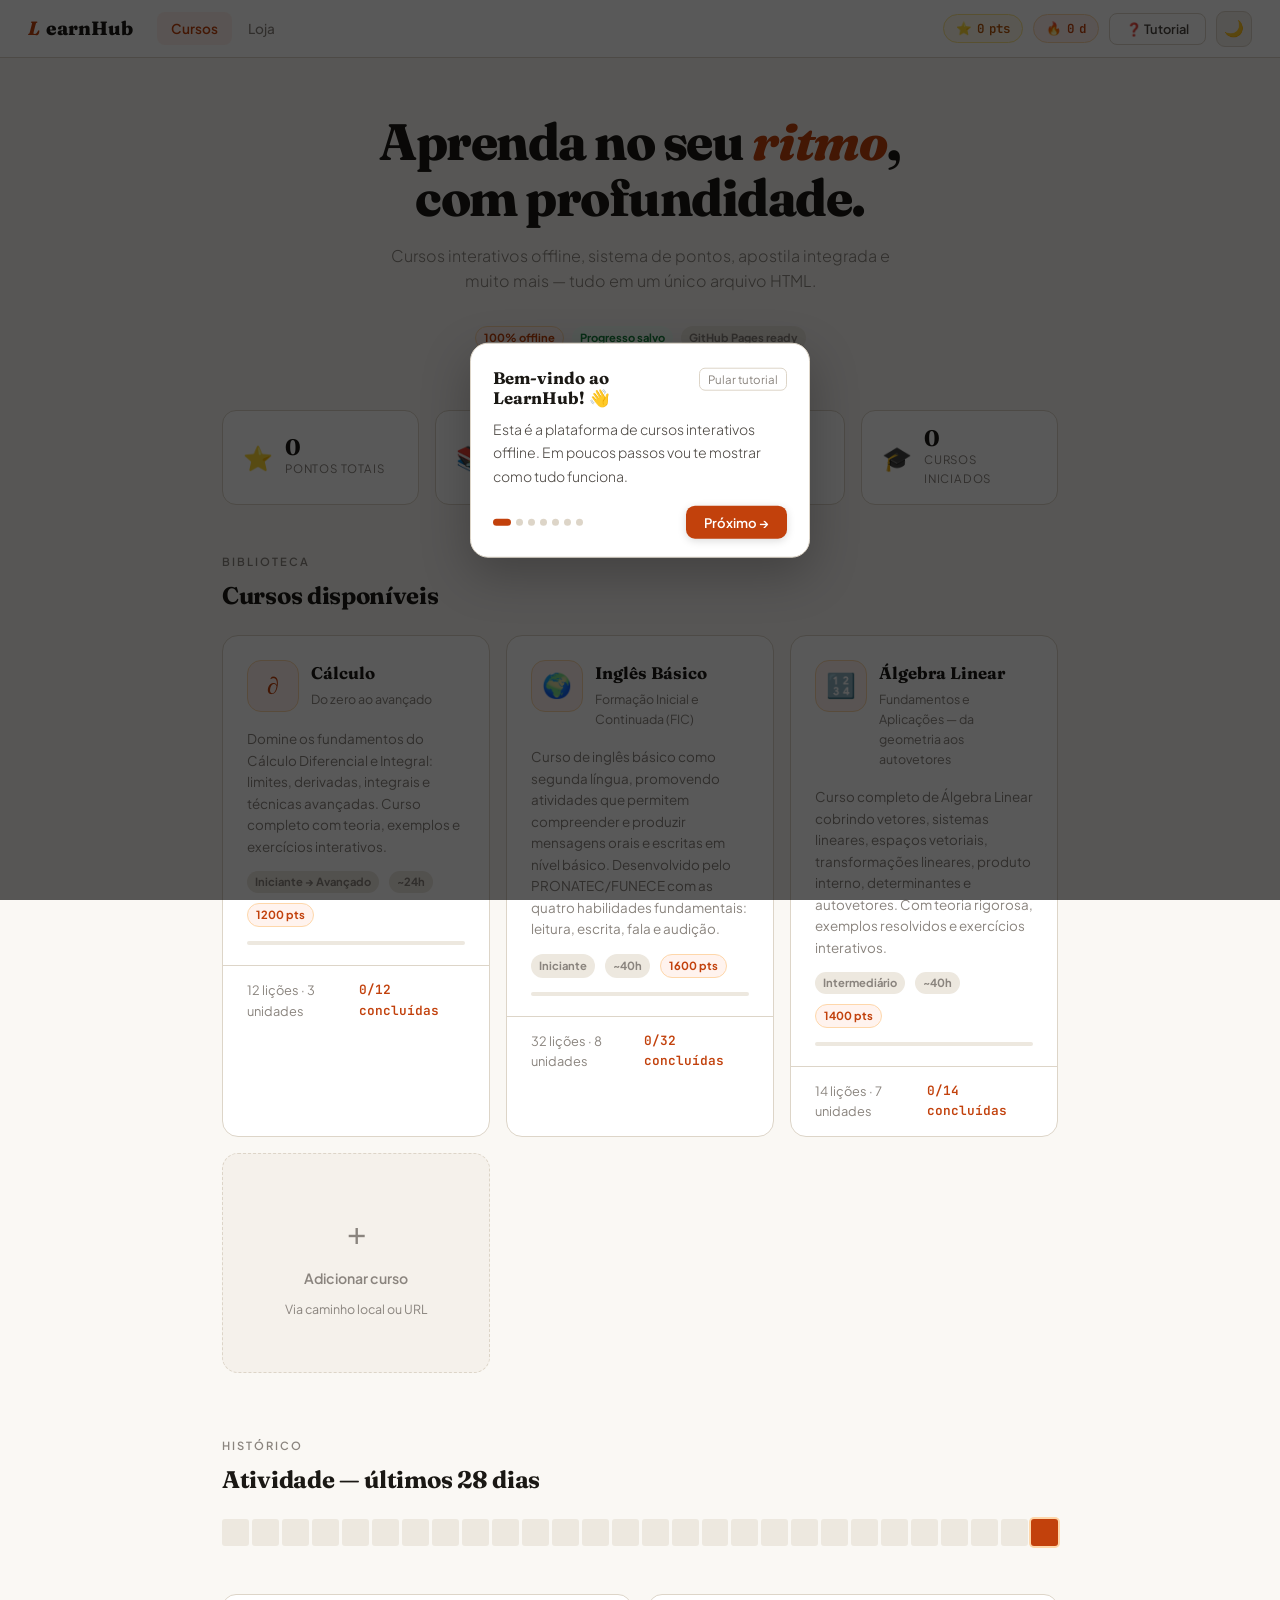
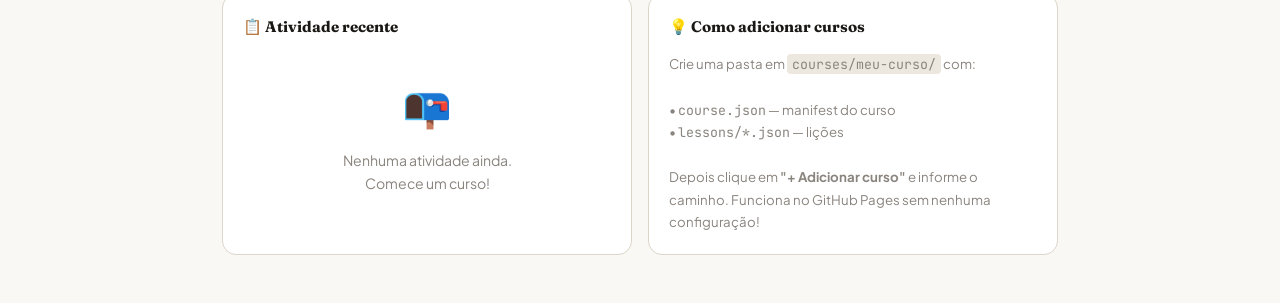
==== commit 5a6acc7c: "Update index.html" ====
--- a/index.html
+++ b/index.html
@@ -332,7 +332,11 @@
 <script src="js/themes.js"></script>
 <script>
 // ─── BUILT-IN COURSES (paths) ───
-const BUILTIN_COURSES = ['courses/calculus/course.json','courses/ingles-basico/course.json'];
+const BUILTIN_COURSES = [
+  'courses/calculus/course.json',
+  'courses/ingles-basico/course.json',
+  'courses/algebra-linear/course.json'
+];
 
 // ─── INIT ───
 initTheme();
